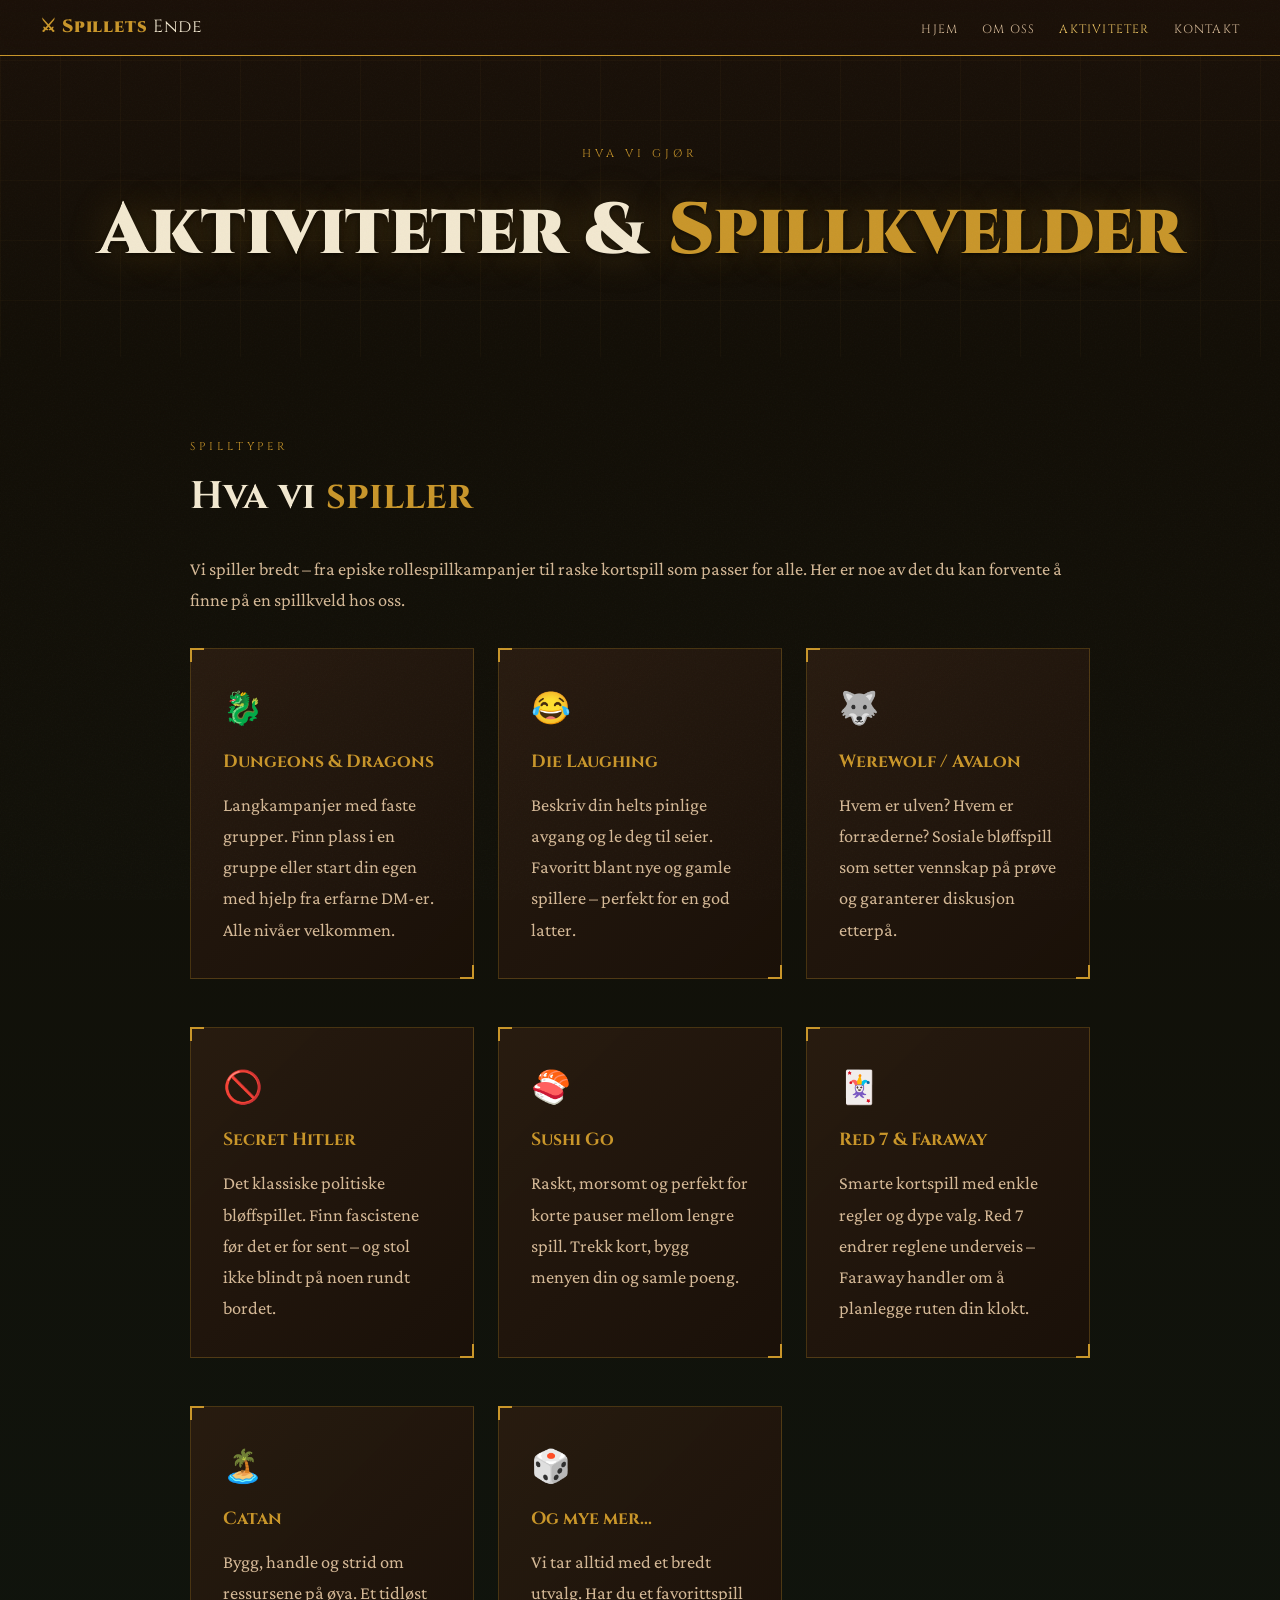
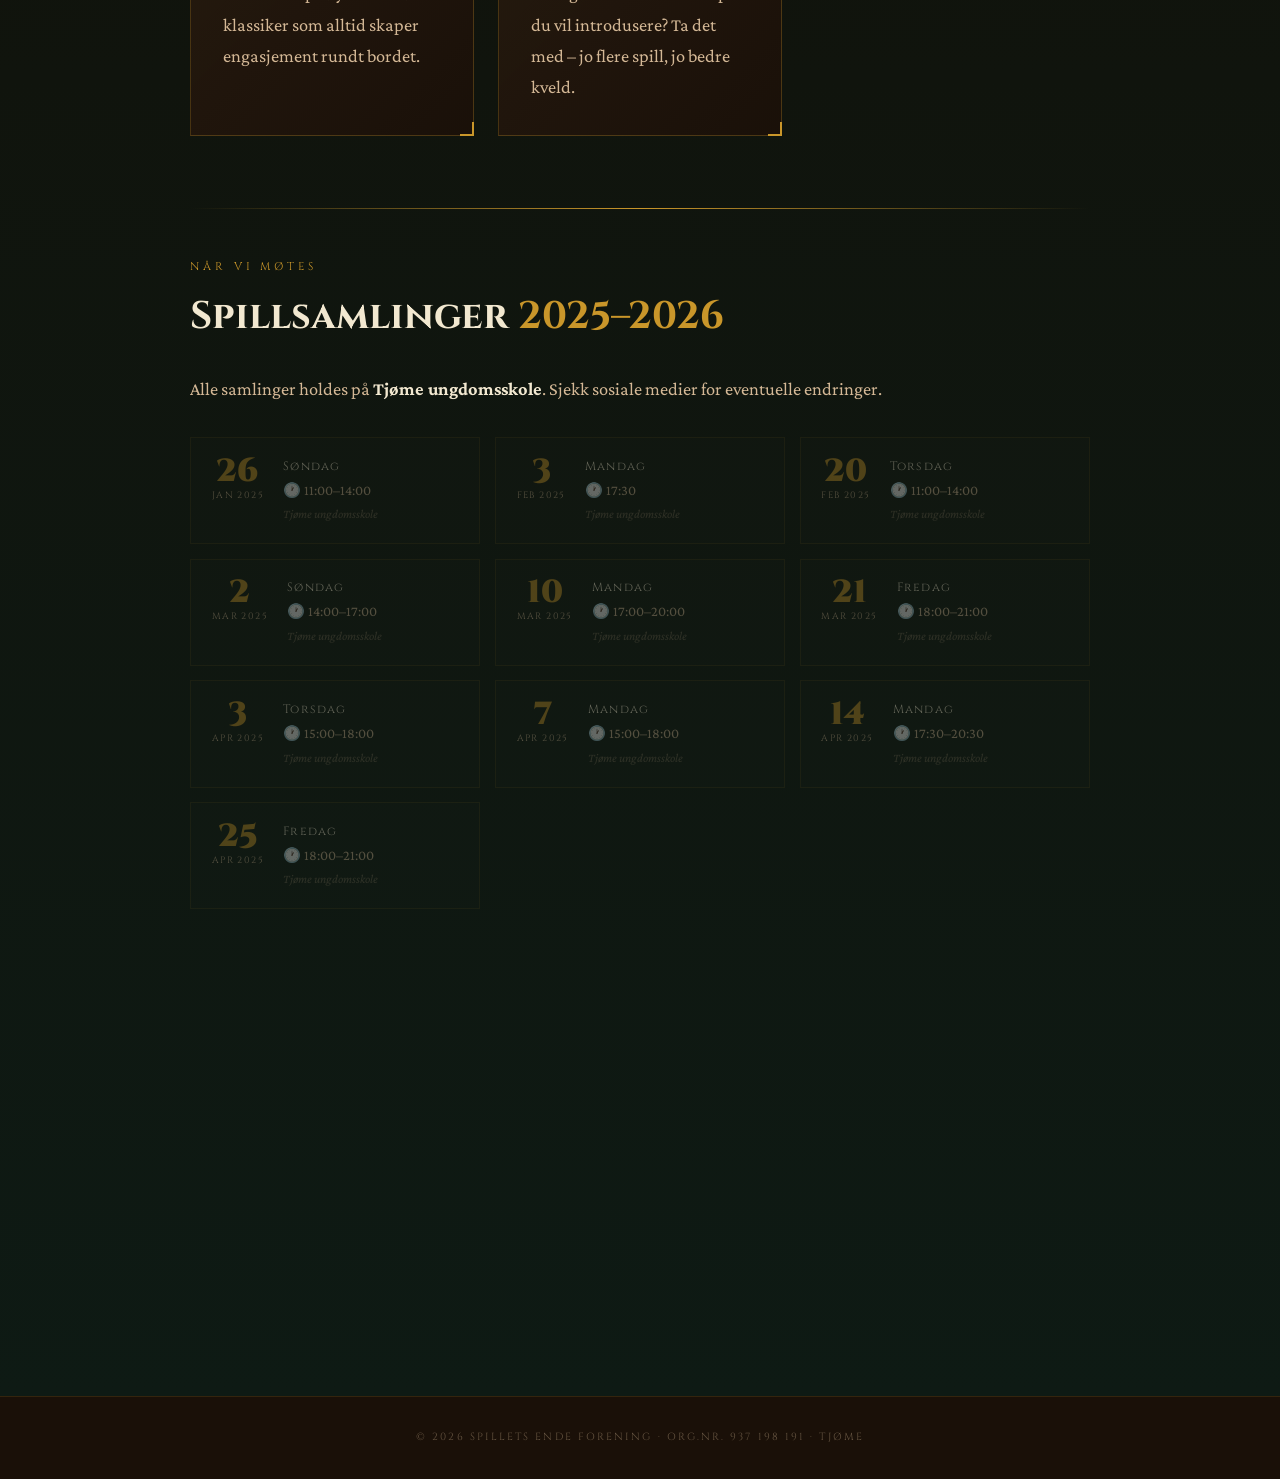
==== aktiviteter.html @ 533c9eef "Add files via upload" ====
<!DOCTYPE html>
<html lang="no">
<head>
  <meta charset="UTF-8" />
  <meta name="viewport" content="width=device-width, initial-scale=1.0" />
  <title>Aktiviteter – Spillets Ende Forening</title>
  <link rel="preconnect" href="https://fonts.googleapis.com">
  <link href="https://fonts.googleapis.com/css2?family=Cinzel:wght@400;700;900&family=Crimson+Pro:ital,wght@0,400;0,600;1,400&display=swap" rel="stylesheet">
  <link rel="stylesheet" href="style.css">
  <style>
    .cal-grid {
      display: grid;
      grid-template-columns: repeat(auto-fill, minmax(250px, 1fr));
      gap: 0.9rem; margin-top: 2rem;
    }
    .cal-item {
      display: flex; align-items: flex-start; gap: 1.2rem;
      border: 1px solid rgba(201,150,42,0.18);
      padding: 1.1rem 1.3rem;
      background: rgba(255,255,255,0.02);
      position: relative; transition: border-color 0.3s, background 0.3s;
    }
    .cal-item:hover { border-color: var(--gold); background: rgba(201,150,42,0.05); }
    .cal-item.past { opacity: 0.35; }
    .cal-item.next { border-color: var(--gold); background: rgba(201,150,42,0.08); }
    .cal-item.next::before {
      content: 'NESTE';
      position: absolute; top: -0.6rem; left: 1rem;
      font-family: 'Cinzel', serif; font-size: 0.55rem;
      letter-spacing: 0.2em; color: var(--ink);
      background: var(--gold); padding: 0.1rem 0.5rem;
    }
    .cal-date-box { flex-shrink: 0; text-align: center; min-width: 46px; }
    .cal-day { font-family: 'Cinzel', serif; font-size: 2rem; font-weight: 900; color: var(--gold); line-height: 1; }
    .cal-month { font-family: 'Cinzel', serif; font-size: 0.58rem; letter-spacing: 0.15em; text-transform: uppercase; color: var(--aged); }
    .cal-info { flex: 1; }
    .cal-weekday { font-family: 'Cinzel', serif; font-size: 0.75rem; letter-spacing: 0.1em; color: var(--parchment); margin-bottom: 0.1rem; }
    .cal-time { font-size: 0.9rem; color: var(--aged); }
    .cal-location { font-size: 0.78rem; color: rgba(212,184,150,0.45); font-style: italic; margin-top: 0.15rem; }
  </style>
</head>
<body>

  <nav>
    <a class="nav-logo" href="index.html">⚔ Spillets <span>Ende</span></a>
    <ul>
      <li><a href="index.html">Hjem</a></li>
      <li><a href="om-oss.html">Om oss</a></li>
      <li><a href="aktiviteter.html" class="active">Aktiviteter</a></li>
      <li><a href="kontakt.html">Kontakt</a></li>
    </ul>
  </nav>

  <div class="page-header">
    <div class="page-header-inner">
      <p class="page-label">Hva vi gjør</p>
      <h1 class="page-title">Aktiviteter & <span class="gold">Spillkvelder</span></h1>
    </div>
  </div>

  <!-- HVA VI SPILLER -->
  <section style="background: linear-gradient(to bottom, #120e06, #0e1a14);">
    <div class="section-inner">
      <div class="reveal">
        <p class="section-label">Spilltyper</p>
        <h2 class="section-title">Hva vi <span class="gold">spiller</span></h2>
        <p style="color:var(--aged); margin-bottom:2rem;">
          Vi spiller bredt – fra episke rollespillkampanjer til raske kortspill som passer for alle. Her er noe av det du kan forvente å finne på en spillkveld hos oss.
        </p>
      </div>

      <div class="cards-grid">
        <div class="card reveal">
          <div class="card-icon">🐉</div>
          <h3 class="card-title">Dungeons & Dragons</h3>
          <p>Langkampanjer med faste grupper. Finn plass i en gruppe eller start din egen med hjelp fra erfarne DM-er. Alle nivåer velkommen.</p>
        </div>
        <div class="card reveal">
          <div class="card-icon">😂</div>
          <h3 class="card-title">Die Laughing</h3>
          <p>Beskriv din helts pinlige avgang og le deg til seier. Favoritt blant nye og gamle spillere – perfekt for en god latter.</p>
        </div>
        <div class="card reveal">
          <div class="card-icon">🐺</div>
          <h3 class="card-title">Werewolf / Avalon</h3>
          <p>Hvem er ulven? Hvem er forræderne? Sosiale bløffspill som setter vennskap på prøve og garanterer diskusjon etterpå.</p>
        </div>
        <div class="card reveal">
          <div class="card-icon">🚫</div>
          <h3 class="card-title">Secret Hitler</h3>
          <p>Det klassiske politiske bløffspillet. Finn fascistene før det er for sent – og stol ikke blindt på noen rundt bordet.</p>
        </div>
        <div class="card reveal">
          <div class="card-icon">🍣</div>
          <h3 class="card-title">Sushi Go</h3>
          <p>Raskt, morsomt og perfekt for korte pauser mellom lengre spill. Trekk kort, bygg menyen din og samle poeng.</p>
        </div>
        <div class="card reveal">
          <div class="card-icon">🃏</div>
          <h3 class="card-title">Red 7 & Faraway</h3>
          <p>Smarte kortspill med enkle regler og dype valg. Red 7 endrer reglene underveis – Faraway handler om å planlegge ruten din klokt.</p>
        </div>
        <div class="card reveal">
          <div class="card-icon">🏝️</div>
          <h3 class="card-title">Catan</h3>
          <p>Bygg, handle og strid om ressursene på øya. Et tidløst klassiker som alltid skaper engasjement rundt bordet.</p>
        </div>
        <div class="card reveal">
          <div class="card-icon">🎲</div>
          <h3 class="card-title">Og mye mer...</h3>
          <p>Vi tar alltid med et bredt utvalg. Har du et favorittspill du vil introdusere? Ta det med – jo flere spill, jo bedre kveld.</p>
        </div>
      </div>

      <div class="gold-divider reveal"></div>

      <!-- KALENDER -->
      <div class="reveal">
        <p class="section-label">Når vi møtes</p>
        <h2 class="section-title">Spillsamlinger <span class="gold">2025–2026</span></h2>
        <p style="color:var(--aged); margin-bottom:0.5rem;">
          Alle samlinger holdes på <strong style="color:var(--parchment)">Tjøme ungdomsskole</strong>. Sjekk sosiale medier for eventuelle endringer.
        </p>
      </div>
      <div class="cal-grid" id="calGrid"></div>

      <div class="gold-divider reveal"></div>

      <!-- NYBEGYNNERE -->
      <div class="reveal">
        <p class="section-label">Ny her?</p>
        <h2 class="section-title">Ingen erfaring <span class="gold">nødvendig</span></h2>
        <p style="color:var(--aged); margin-bottom:1rem;">
          Du trenger ikke ha spilt brettspill eller rollespill før for å bli med. Vi har alltid erfarne spillere som gjerne lærer bort regler og hjelper nye i gang.
        </p>
        <p style="color:var(--aged); margin-bottom:2rem;">
          Bare møt opp til en spillkveld, si hei og sett deg ned. Vi finner et spill som passer for deg.
        </p>
        <a href="kontakt.html" class="btn-primary">Ta kontakt</a>
      </div>
    </div>
  </section>

  <footer>
    <p>© 2026 SPILLETS ENDE FORENING · ORG.NR. 937 198 191 · TJØME</p>
  </footer>

  <script>
    const sessions = [
      { date: new Date(2025, 0, 26), weekday: 'Søndag',  time: '11:00–14:00' },
      { date: new Date(2025, 1,  3), weekday: 'Mandag',  time: '17:30' },
      { date: new Date(2025, 1, 20), weekday: 'Torsdag', time: '11:00–14:00' },
      { date: new Date(2025, 2,  2), weekday: 'Søndag',  time: '14:00–17:00' },
      { date: new Date(2025, 2, 10), weekday: 'Mandag',  time: '17:00–20:00' },
      { date: new Date(2025, 2, 21), weekday: 'Fredag',  time: '18:00–21:00' },
      { date: new Date(2025, 3,  3), weekday: 'Torsdag', time: '15:00–18:00' },
      { date: new Date(2025, 3,  7), weekday: 'Mandag',  time: '15:00–18:00' },
      { date: new Date(2025, 3, 14), weekday: 'Mandag',  time: '17:30–20:30' },
      { date: new Date(2025, 3, 25), weekday: 'Fredag',  time: '18:00–21:00' },
    ];
    const months = ['jan','feb','mar','apr','mai','jun','jul','aug','sep','okt','nov','des'];
    const now = new Date(); now.setHours(0,0,0,0);
    const nextIdx = sessions.findIndex(s => s.date >= now);
    const grid = document.getElementById('calGrid');
    sessions.forEach((s, i) => {
      const el = document.createElement('div');
      el.className = 'cal-item' + (s.date < now ? ' past' : '') + (i === nextIdx ? ' next' : '');
      el.innerHTML = `
        <div class="cal-date-box">
          <div class="cal-day">${s.date.getDate()}</div>
          <div class="cal-month">${months[s.date.getMonth()]} ${s.date.getFullYear()}</div>
        </div>
        <div class="cal-info">
          <div class="cal-weekday">${s.weekday}</div>
          <div class="cal-time">🕐 ${s.time}</div>
          <div class="cal-location">Tjøme ungdomsskole</div>
        </div>`;
      grid.appendChild(el);
    });

    const observer = new IntersectionObserver(entries => {
      entries.forEach((e, i) => {
        if (e.isIntersecting) setTimeout(() => e.target.classList.add('visible'), i * 70);
      });
    }, { threshold: 0.08 });
    document.querySelectorAll('.reveal').forEach(el => observer.observe(el));
  </script>
</body>
</html>
---- style.css ----
:root {
  --ink:       #1a1008;
  --parchment: #f2e8d0;
  --aged:      #d4b896;
  --crimson:   #8b1a1a;
  --gold:      #c9962a;
  --gold-lt:   #e8c060;
}

*, *::before, *::after { box-sizing: border-box; margin: 0; padding: 0; }
html { scroll-behavior: smooth; }

body {
  background-color: var(--ink);
  color: var(--parchment);
  font-family: 'Crimson Pro', Georgia, serif;
  font-size: 1.15rem;
  line-height: 1.7;
  overflow-x: hidden;
}

body::before {
  content: '';
  position: fixed; inset: 0;
  background-image: url("data:image/svg+xml,%3Csvg xmlns='http://www.w3.org/2000/svg' width='300' height='300'%3E%3Cfilter id='n'%3E%3CfeTurbulence type='fractalNoise' baseFrequency='0.65' numOctaves='3' stitchTiles='stitch'/%3E%3C/filter%3E%3Crect width='300' height='300' filter='url(%23n)' opacity='0.04'/%3E%3C/svg%3E");
  pointer-events: none; z-index: 1000; opacity: 0.6;
}

/* ── NAV ── */
nav {
  position: fixed; top: 0; left: 0; right: 0; z-index: 900;
  display: flex; align-items: center; justify-content: space-between;
  padding: 0.75rem 2.5rem;
  background: linear-gradient(to bottom, rgba(26,16,8,0.97), rgba(26,16,8,0.85));
  border-bottom: 1px solid var(--gold);
  backdrop-filter: blur(6px);
}
.nav-logo {
  font-family: 'Cinzel', serif; font-weight: 900; font-size: 1.1rem;
  color: var(--gold); letter-spacing: 0.05em; text-decoration: none;
}
.nav-logo span { color: var(--parchment); font-weight: 400; }
nav ul { list-style: none; display: flex; gap: 1.5rem; }
nav ul a {
  font-family: 'Cinzel', serif; font-size: 0.75rem;
  letter-spacing: 0.1em; color: var(--aged);
  text-decoration: none; text-transform: uppercase; transition: color 0.2s;
}
nav ul a:hover, nav ul a.active { color: var(--gold-lt); }

/* ── PAGE HEADER ── */
.page-header {
  padding: 9rem 2rem 4rem;
  text-align: center;
  background: linear-gradient(to bottom, var(--ink), #120e06);
  position: relative;
}
.page-header::after {
  content: '';
  position: absolute; inset: 0;
  background-image:
    linear-gradient(rgba(201,150,42,0.04) 1px, transparent 1px),
    linear-gradient(90deg, rgba(201,150,42,0.04) 1px, transparent 1px);
  background-size: 60px 60px;
  pointer-events: none;
}
.page-header-inner { position: relative; z-index: 1; }
.page-label {
  font-family: 'Cinzel', serif; font-size: 0.7rem;
  letter-spacing: 0.35em; color: var(--gold);
  text-transform: uppercase; margin-bottom: 0.5rem;
}
.page-title {
  font-family: 'Cinzel', serif; font-size: clamp(2.5rem, 6vw, 4.5rem);
  font-weight: 900; color: var(--parchment);
  text-shadow: 0 0 40px rgba(201,150,42,0.25), 0 2px 4px rgba(0,0,0,0.8);
}
.page-title .gold { color: var(--gold); }

/* ── SHARED SECTION ── */
section { padding: 5rem 2rem; }
.section-inner { max-width: 900px; margin: 0 auto; }
.section-label {
  font-family: 'Cinzel', serif; font-size: 0.7rem;
  letter-spacing: 0.35em; color: var(--gold);
  text-transform: uppercase; margin-bottom: 0.5rem;
}
.section-title {
  font-family: 'Cinzel', serif; font-size: clamp(1.8rem, 3vw, 2.5rem);
  font-weight: 700; color: var(--parchment); margin-bottom: 1.5rem;
}
.section-title .gold { color: var(--gold); }

/* ── INFO TABLE ── */
.info-table { width: 100%; border-collapse: collapse; margin-top: 1.5rem; }
.info-table tr { border-bottom: 1px solid rgba(201,150,42,0.12); }
.info-table td { padding: 0.75rem 0; vertical-align: top; }
.info-table td:first-child {
  font-family: 'Cinzel', serif; font-size: 0.8rem;
  letter-spacing: 0.1em; color: var(--gold);
  text-transform: uppercase; width: 40%; padding-right: 1rem;
}
.info-table td:last-child { color: var(--aged); }

/* ── CARD ── */
.card {
  background: linear-gradient(135deg, rgba(42,28,16,0.9), rgba(26,16,8,0.95));
  border: 1px solid rgba(201,150,42,0.25);
  padding: 2rem; position: relative;
  transition: border-color 0.3s, transform 0.3s;
  margin-bottom: 1.5rem;
}
.card:hover { border-color: var(--gold); transform: translateY(-3px); }
.card::before, .card::after {
  content: ''; position: absolute;
  width: 14px; height: 14px; border-color: var(--gold); border-style: solid;
}
.card::before { top: -1px; left: -1px; border-width: 2px 0 0 2px; }
.card::after  { bottom: -1px; right: -1px; border-width: 0 2px 2px 0; }
.card-title {
  font-family: 'Cinzel', serif; font-size: 1.1rem;
  color: var(--gold); margin-bottom: 0.75rem;
}
.card p { color: var(--aged); }
.card-icon { font-size: 2rem; margin-bottom: 0.75rem; }

.cards-grid {
  display: grid;
  grid-template-columns: repeat(auto-fit, minmax(260px, 1fr));
  gap: 1.5rem; margin-top: 2rem;
}

/* ── ORG NUMBER BADGE ── */
.org-badge {
  display: inline-block;
  font-family: 'Cinzel', serif; font-size: 0.8rem;
  letter-spacing: 0.15em; color: var(--ink);
  background: linear-gradient(135deg, var(--gold-lt), var(--gold));
  padding: 0.5rem 1.5rem;
  clip-path: polygon(8px 0%, 100% 0%, calc(100% - 8px) 100%, 0% 100%);
  margin-bottom: 2rem;
}

/* ── BUTTON ── */
.btn-primary {
  display: inline-block; font-family: 'Cinzel', serif;
  font-size: 0.85rem; letter-spacing: 0.15em; text-transform: uppercase;
  color: var(--ink); background: linear-gradient(135deg, var(--gold-lt), var(--gold));
  padding: 0.9rem 2.5rem; text-decoration: none;
  clip-path: polygon(8px 0%, 100% 0%, calc(100% - 8px) 100%, 0% 100%);
  transition: filter 0.2s, transform 0.2s;
}
.btn-primary:hover { filter: brightness(1.15); transform: translateY(-2px); }

/* ── DIVIDER ── */
.gold-divider {
  height: 1px;
  background: linear-gradient(to right, transparent, var(--gold), transparent);
  margin: 3rem 0;
}

/* ── FOOTER ── */
footer {
  padding: 2rem; text-align: center;
  border-top: 1px solid rgba(201,150,42,0.15);
  font-family: 'Cinzel', serif; font-size: 0.65rem;
  letter-spacing: 0.2em; color: rgba(212,184,150,0.4);
}

/* ── REVEAL ── */
.reveal { opacity: 0; transform: translateY(24px); transition: opacity 0.6s ease, transform 0.6s ease; }
.reveal.visible { opacity: 1; transform: translateY(0); }

/* ── MOBILE ── */
@media (max-width: 600px) {
  nav ul { display: none; }
  .info-table td:first-child { width: 50%; font-size: 0.7rem; }
}
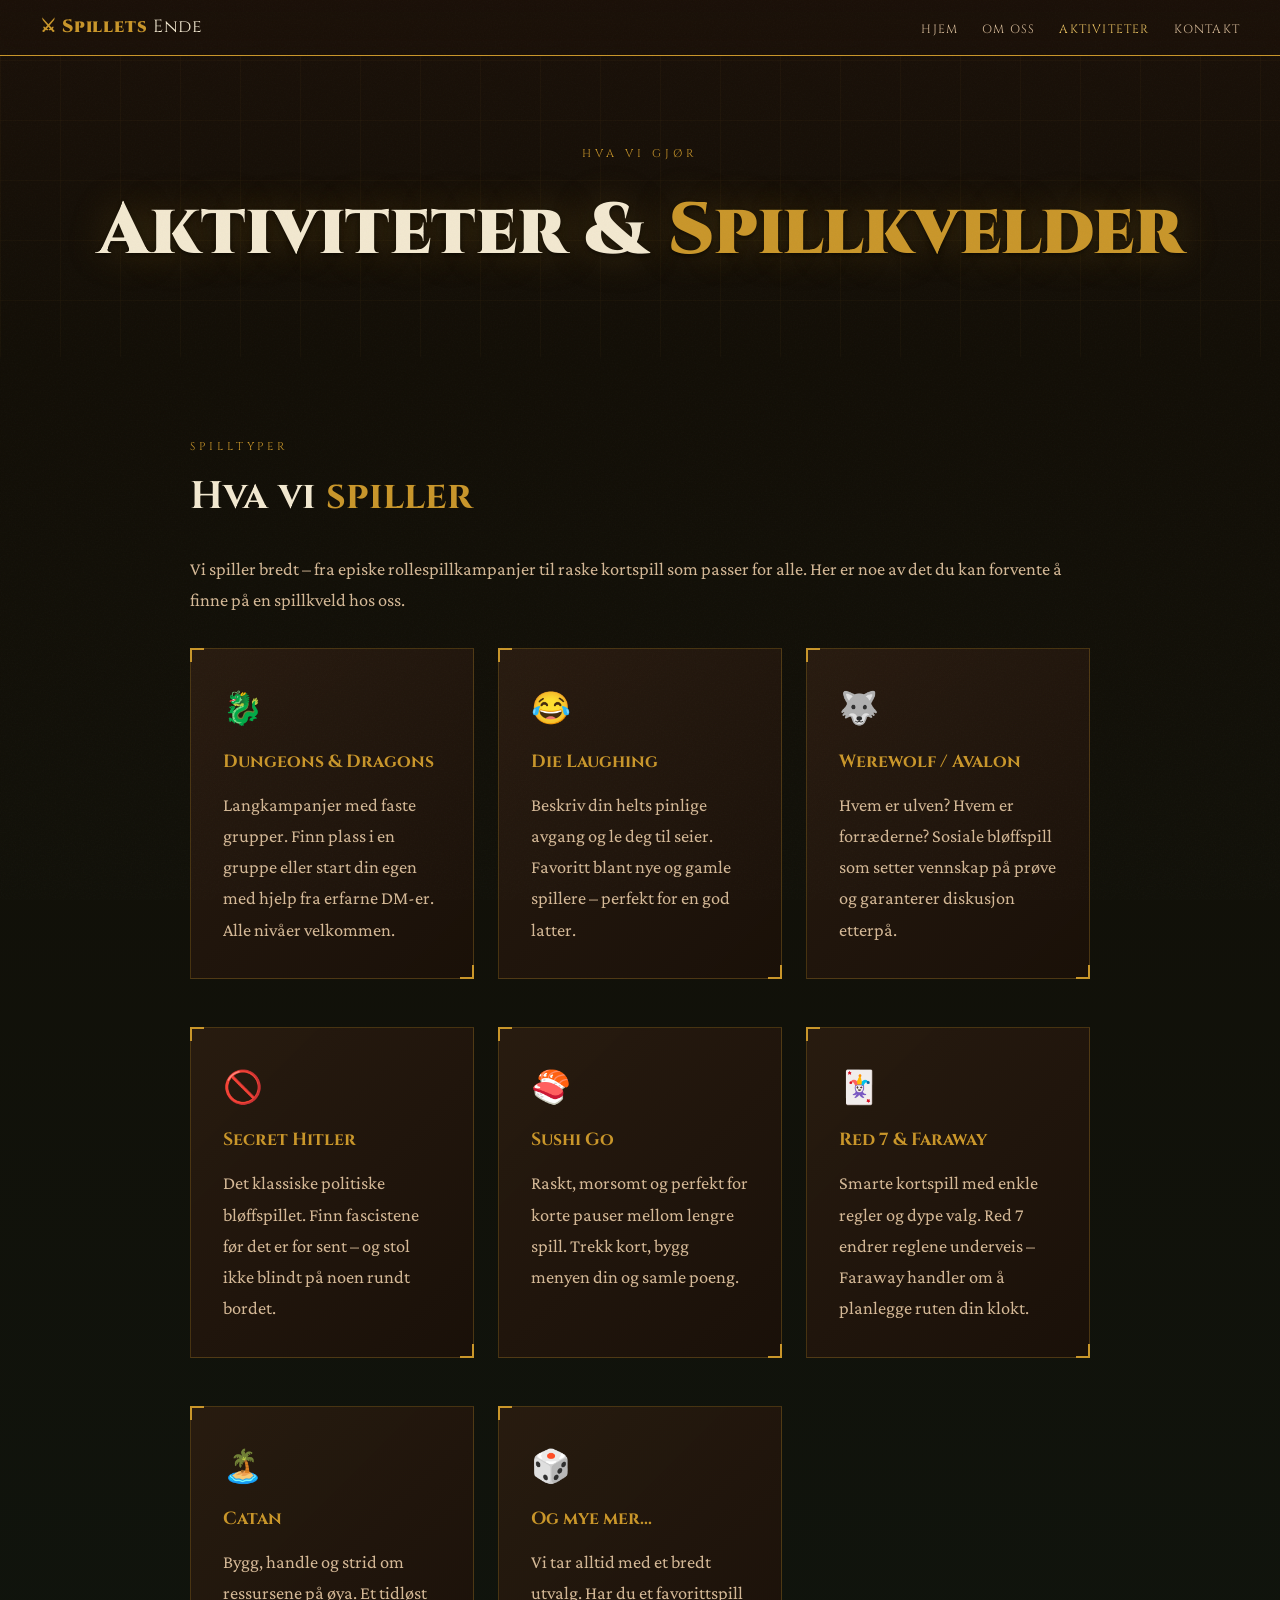
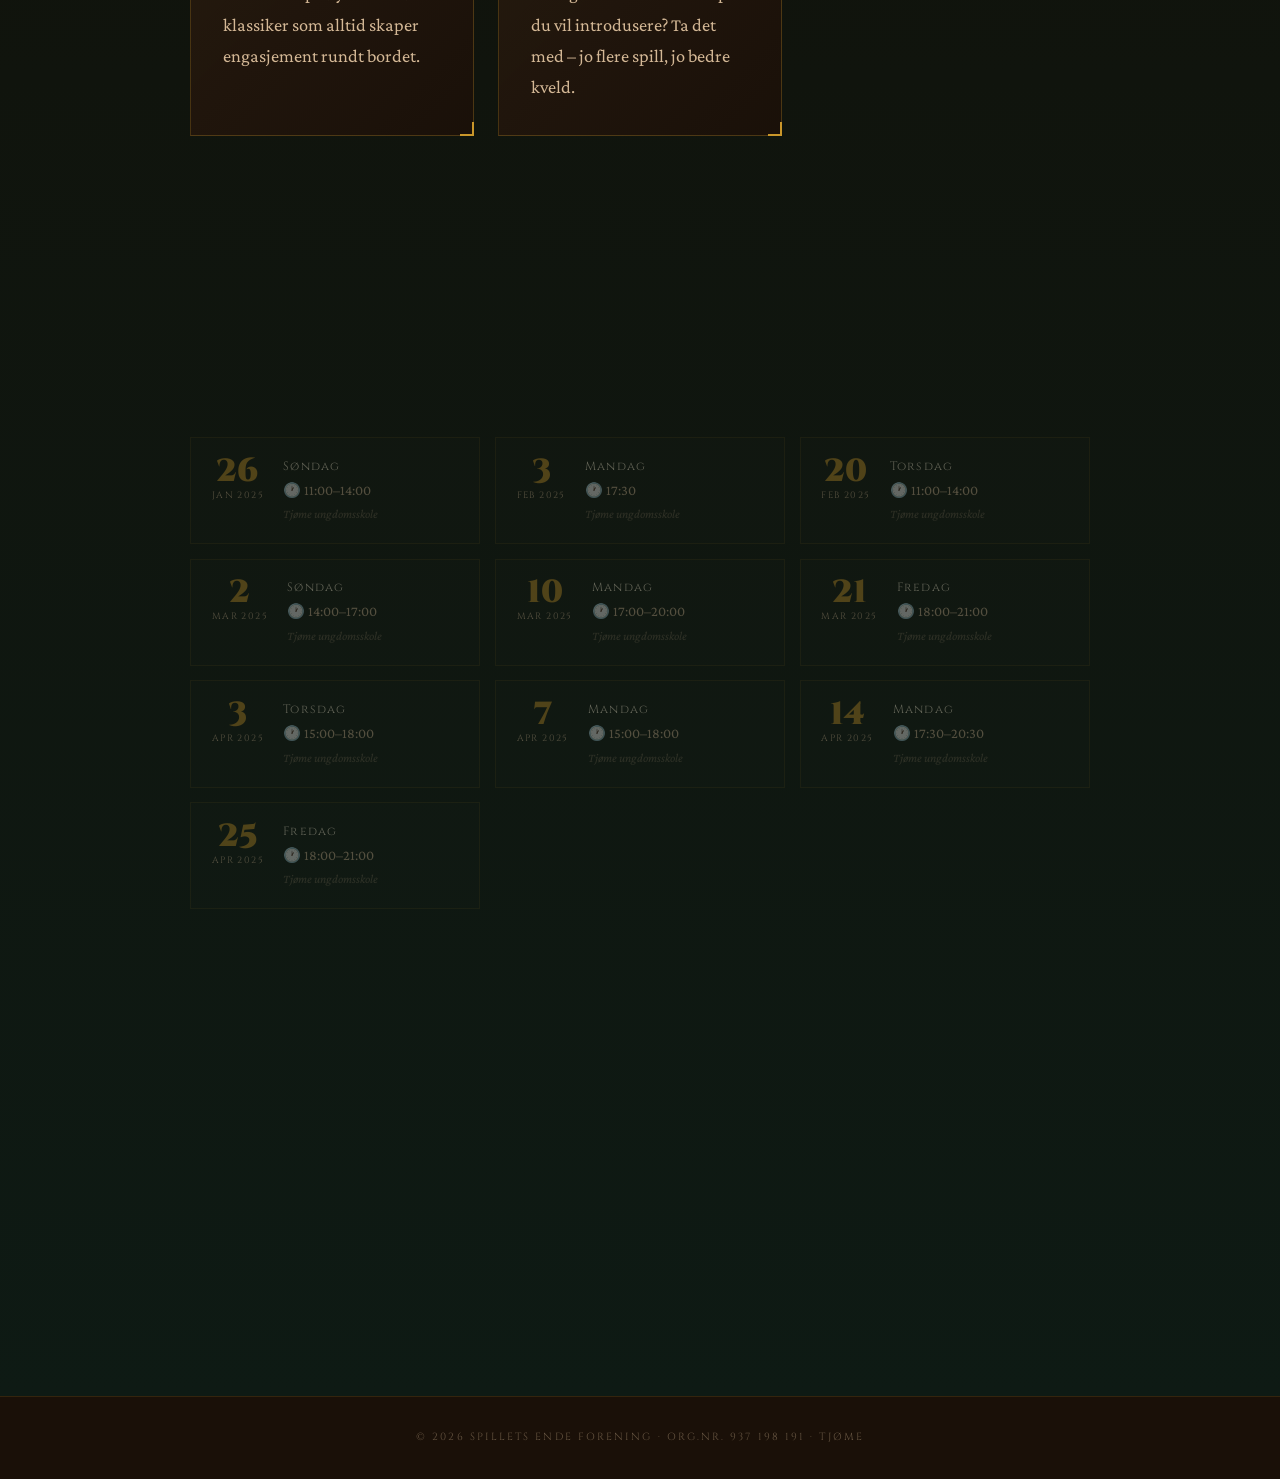
==== commit e6004ffd: "Add files via upload" ====
--- a/aktiviteter.html
+++ b/aktiviteter.html
@@ -146,37 +146,36 @@
   </footer>
 
   <script>
-    const sessions = [
-      { date: new Date(2025, 0, 26), weekday: 'Søndag',  time: '11:00–14:00' },
-      { date: new Date(2025, 1,  3), weekday: 'Mandag',  time: '17:30' },
-      { date: new Date(2025, 1, 20), weekday: 'Torsdag', time: '11:00–14:00' },
-      { date: new Date(2025, 2,  2), weekday: 'Søndag',  time: '14:00–17:00' },
-      { date: new Date(2025, 2, 10), weekday: 'Mandag',  time: '17:00–20:00' },
-      { date: new Date(2025, 2, 21), weekday: 'Fredag',  time: '18:00–21:00' },
-      { date: new Date(2025, 3,  3), weekday: 'Torsdag', time: '15:00–18:00' },
-      { date: new Date(2025, 3,  7), weekday: 'Mandag',  time: '15:00–18:00' },
-      { date: new Date(2025, 3, 14), weekday: 'Mandag',  time: '17:30–20:30' },
-      { date: new Date(2025, 3, 25), weekday: 'Fredag',  time: '18:00–21:00' },
-    ];
     const months = ['jan','feb','mar','apr','mai','jun','jul','aug','sep','okt','nov','des'];
-    const now = new Date(); now.setHours(0,0,0,0);
-    const nextIdx = sessions.findIndex(s => s.date >= now);
-    const grid = document.getElementById('calGrid');
-    sessions.forEach((s, i) => {
-      const el = document.createElement('div');
-      el.className = 'cal-item' + (s.date < now ? ' past' : '') + (i === nextIdx ? ' next' : '');
-      el.innerHTML = `
-        <div class="cal-date-box">
-          <div class="cal-day">${s.date.getDate()}</div>
-          <div class="cal-month">${months[s.date.getMonth()]} ${s.date.getFullYear()}</div>
-        </div>
-        <div class="cal-info">
-          <div class="cal-weekday">${s.weekday}</div>
-          <div class="cal-time">🕐 ${s.time}</div>
-          <div class="cal-location">Tjøme ungdomsskole</div>
-        </div>`;
-      grid.appendChild(el);
-    });
+
+    async function loadCalendar(gridId) {
+      const grid = document.getElementById(gridId);
+      if (!grid) return;
+      const sessions = await fetch('sessions.json').then(r => r.json());
+      const now = new Date(); now.setHours(0,0,0,0);
+      const nextIdx = sessions.findIndex(s => new Date(s.date) >= now);
+      sessions.forEach((s, i) => {
+        const d = new Date(s.date);
+        const isPast = d < now;
+        const isNext = i === nextIdx;
+        const el = document.createElement('div');
+        el.className = 'cal-item' + (isPast ? ' past' : '') + (isNext ? ' next' : '');
+        el.innerHTML = `
+          <div class="cal-date-box">
+            <div class="cal-day">${d.getDate()}</div>
+            <div class="cal-month">${months[d.getMonth()]} ${d.getFullYear()}</div>
+          </div>
+          <div class="cal-info">
+            <div class="cal-weekday">${s.weekday}</div>
+            <div class="cal-time">🕐 ${s.time}</div>
+            <div class="cal-location">Tjøme ungdomsskole</div>
+          </div>`;
+        grid.appendChild(el);
+        observer.observe(el);
+      });
+    }
+
+    loadCalendar('calGrid');
 
     const observer = new IntersectionObserver(entries => {
       entries.forEach((e, i) => {
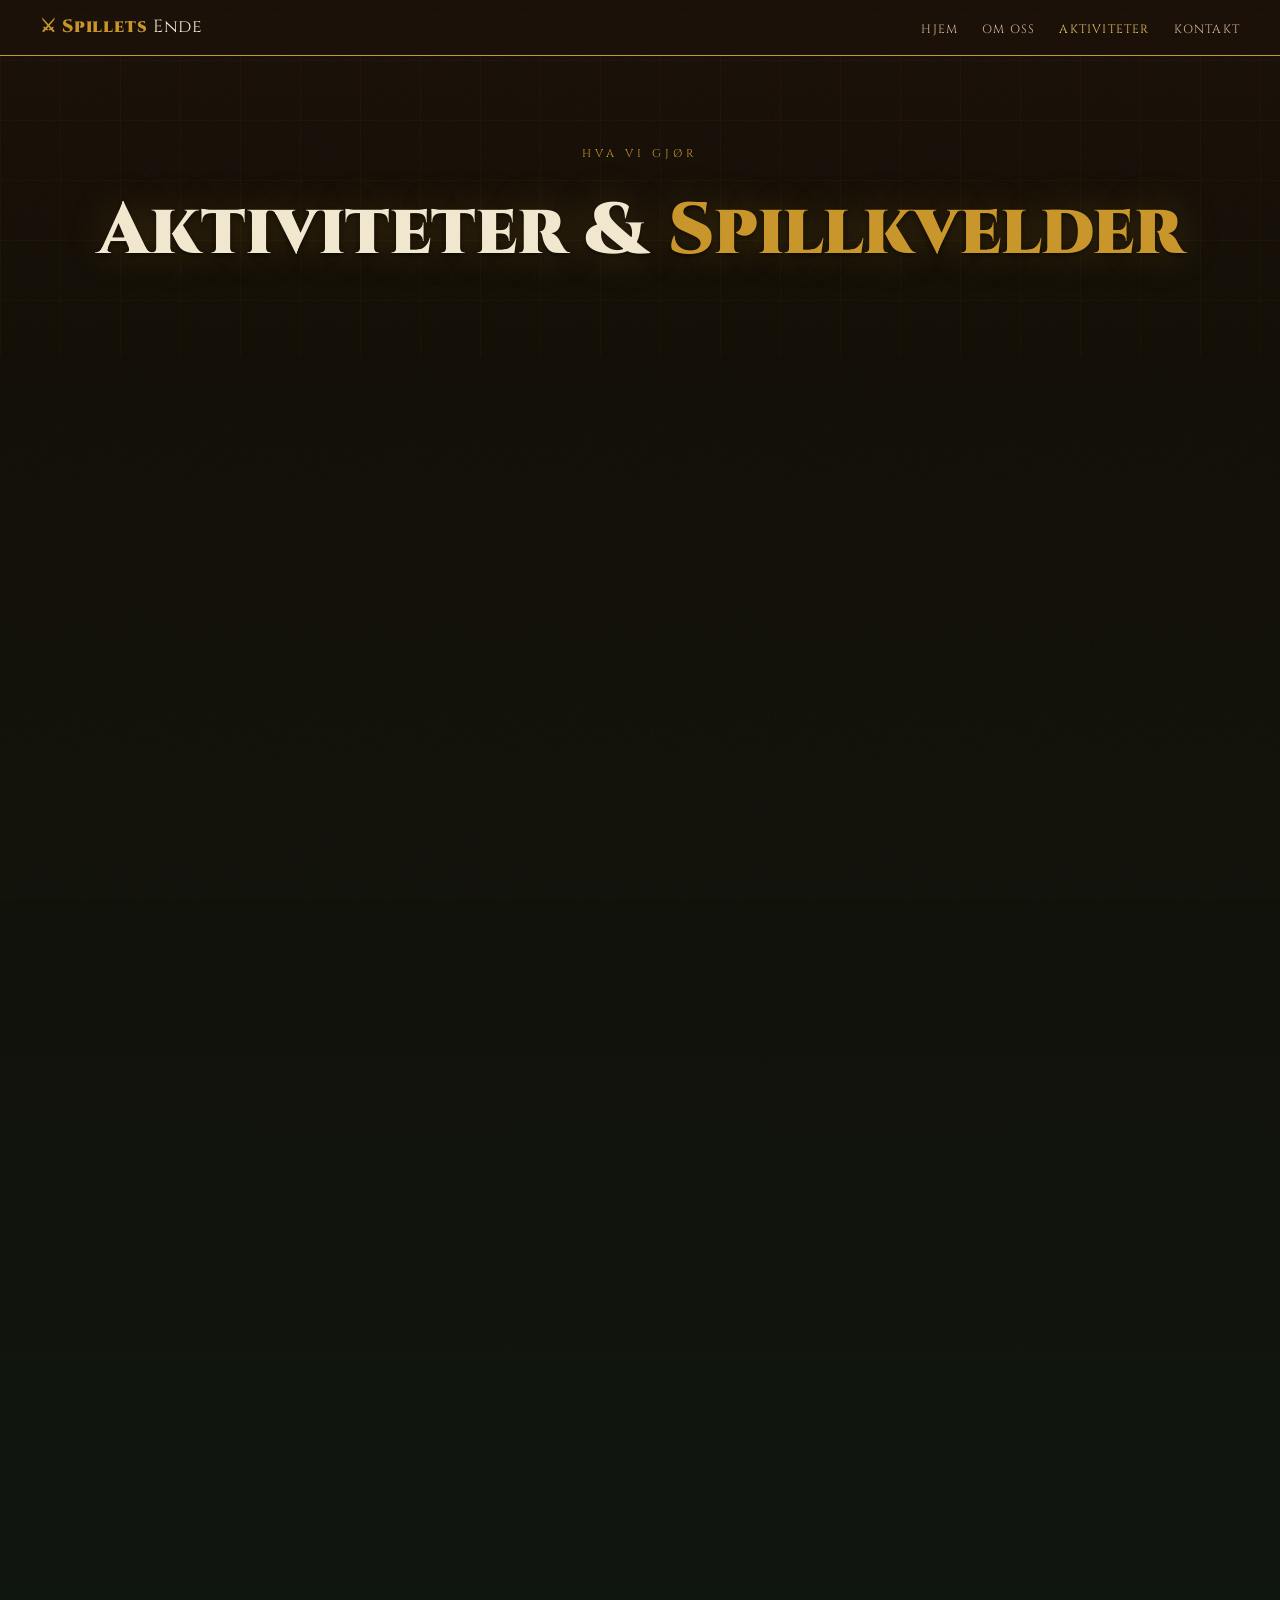
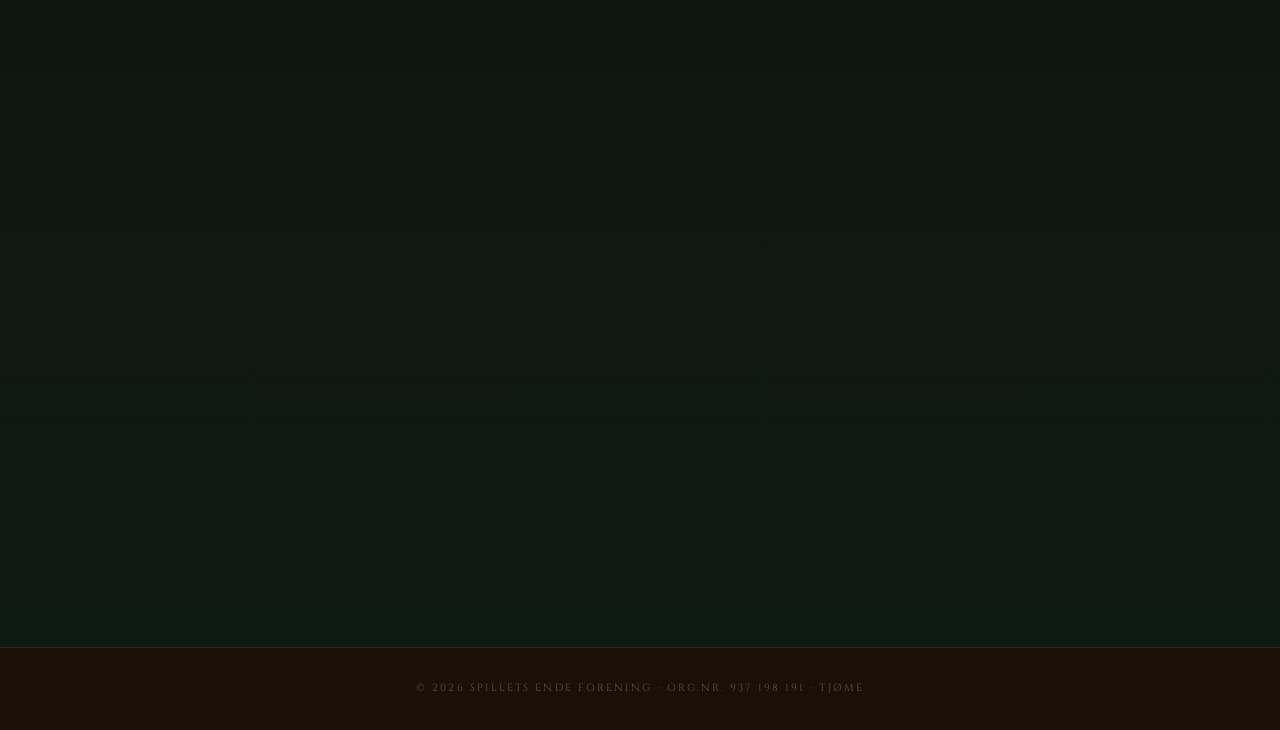
==== commit f502e7ee: "Remove calendar section and script Removed calendar section and associated script from aktiviteter.h" ====
--- a/aktiviteter.html
+++ b/aktiviteter.html
@@ -114,18 +114,7 @@
 
       <div class="gold-divider reveal"></div>
 
-      <!-- KALENDER -->
-      <div class="reveal">
-        <p class="section-label">Når vi møtes</p>
-        <h2 class="section-title">Spillsamlinger <span class="gold">2025–2026</span></h2>
-        <p style="color:var(--aged); margin-bottom:0.5rem;">
-          Alle samlinger holdes på <strong style="color:var(--parchment)">Tjøme ungdomsskole</strong>. Sjekk sosiale medier for eventuelle endringer.
-        </p>
-      </div>
-      <div class="cal-grid" id="calGrid"></div>
-
-      <div class="gold-divider reveal"></div>
-
+     
       <!-- NYBEGYNNERE -->
       <div class="reveal">
         <p class="section-label">Ny her?</p>
@@ -145,44 +134,6 @@
     <p>© 2026 SPILLETS ENDE FORENING · ORG.NR. 937 198 191 · TJØME</p>
   </footer>
 
-  <script>
-    const months = ['jan','feb','mar','apr','mai','jun','jul','aug','sep','okt','nov','des'];
-
-    async function loadCalendar(gridId) {
-      const grid = document.getElementById(gridId);
-      if (!grid) return;
-      const sessions = await fetch('sessions.json').then(r => r.json());
-      const now = new Date(); now.setHours(0,0,0,0);
-      const nextIdx = sessions.findIndex(s => new Date(s.date) >= now);
-      sessions.forEach((s, i) => {
-        const d = new Date(s.date);
-        const isPast = d < now;
-        const isNext = i === nextIdx;
-        const el = document.createElement('div');
-        el.className = 'cal-item' + (isPast ? ' past' : '') + (isNext ? ' next' : '');
-        el.innerHTML = `
-          <div class="cal-date-box">
-            <div class="cal-day">${d.getDate()}</div>
-            <div class="cal-month">${months[d.getMonth()]} ${d.getFullYear()}</div>
-          </div>
-          <div class="cal-info">
-            <div class="cal-weekday">${s.weekday}</div>
-            <div class="cal-time">🕐 ${s.time}</div>
-            <div class="cal-location">Tjøme ungdomsskole</div>
-          </div>`;
-        grid.appendChild(el);
-        observer.observe(el);
-      });
-    }
-
-    loadCalendar('calGrid');
-
-    const observer = new IntersectionObserver(entries => {
-      entries.forEach((e, i) => {
-        if (e.isIntersecting) setTimeout(() => e.target.classList.add('visible'), i * 70);
-      });
-    }, { threshold: 0.08 });
-    document.querySelectorAll('.reveal').forEach(el => observer.observe(el));
-  </script>
+  
 </body>
 </html>
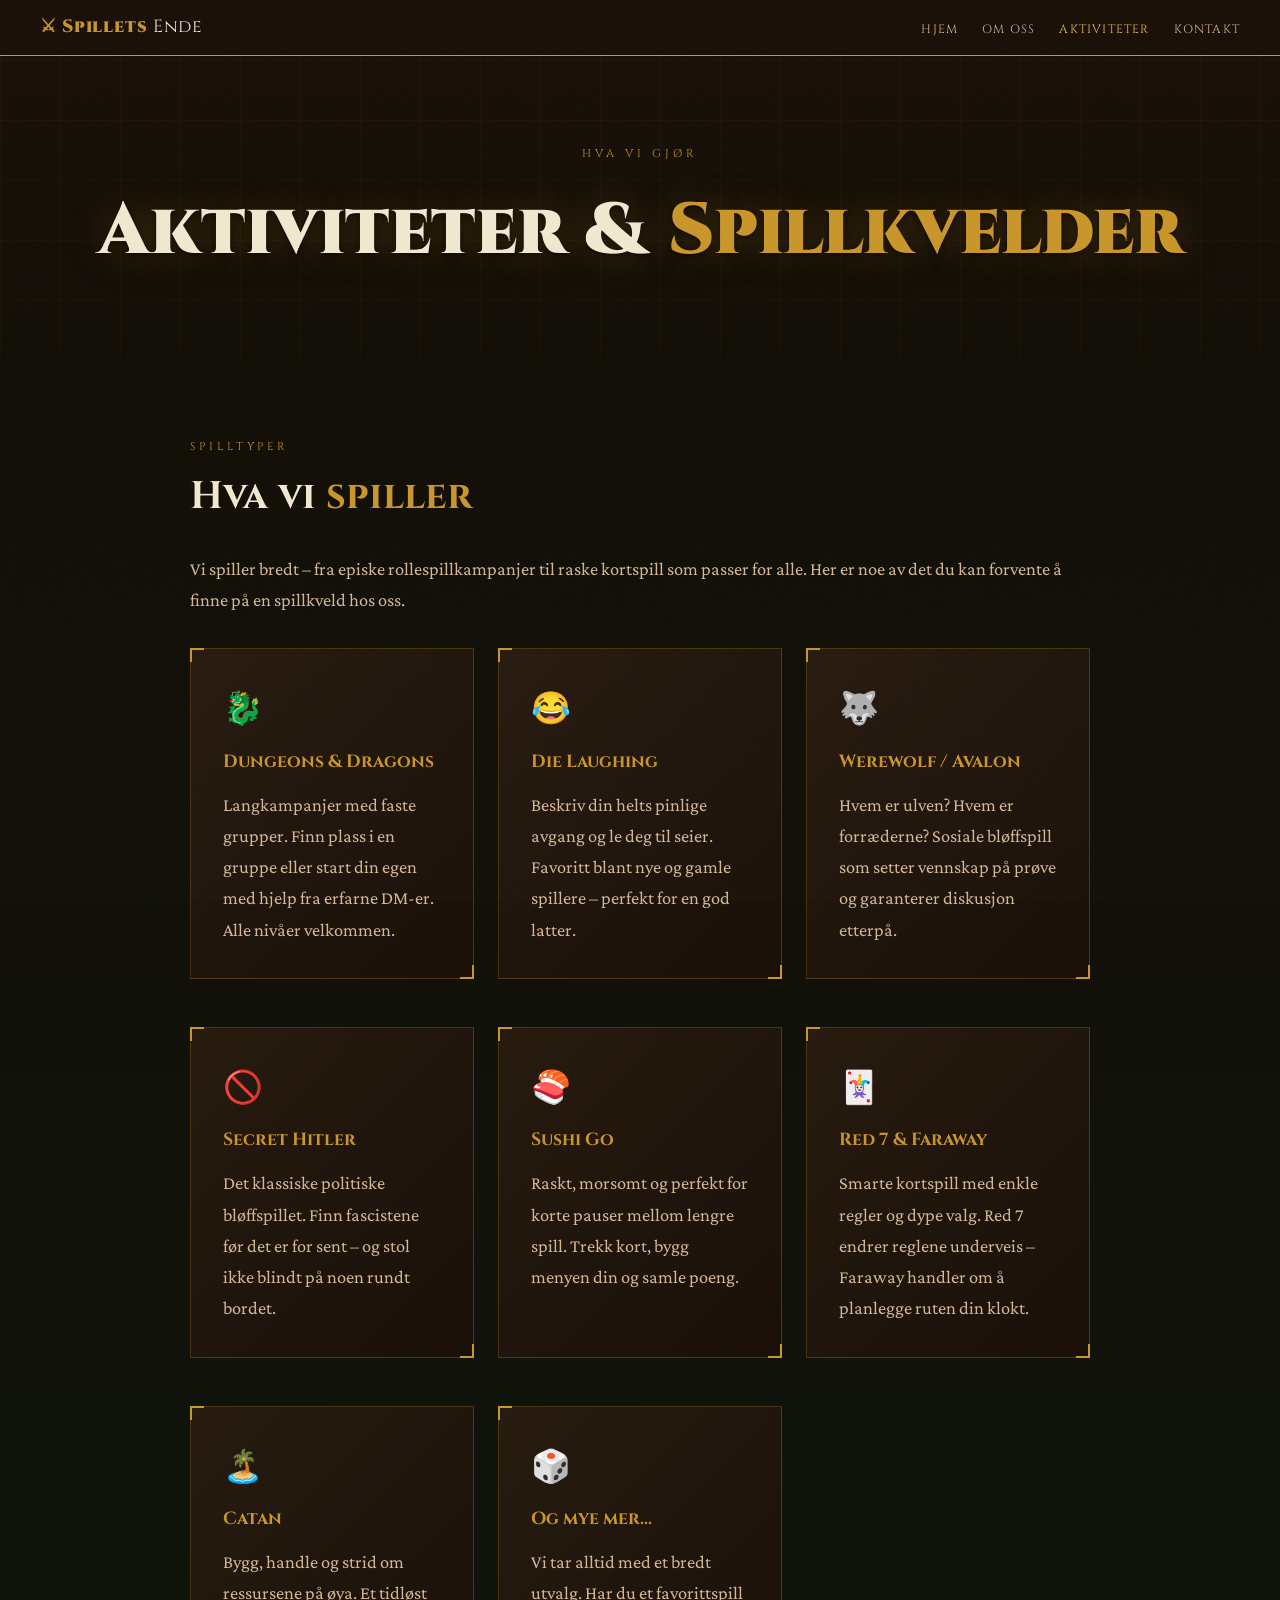
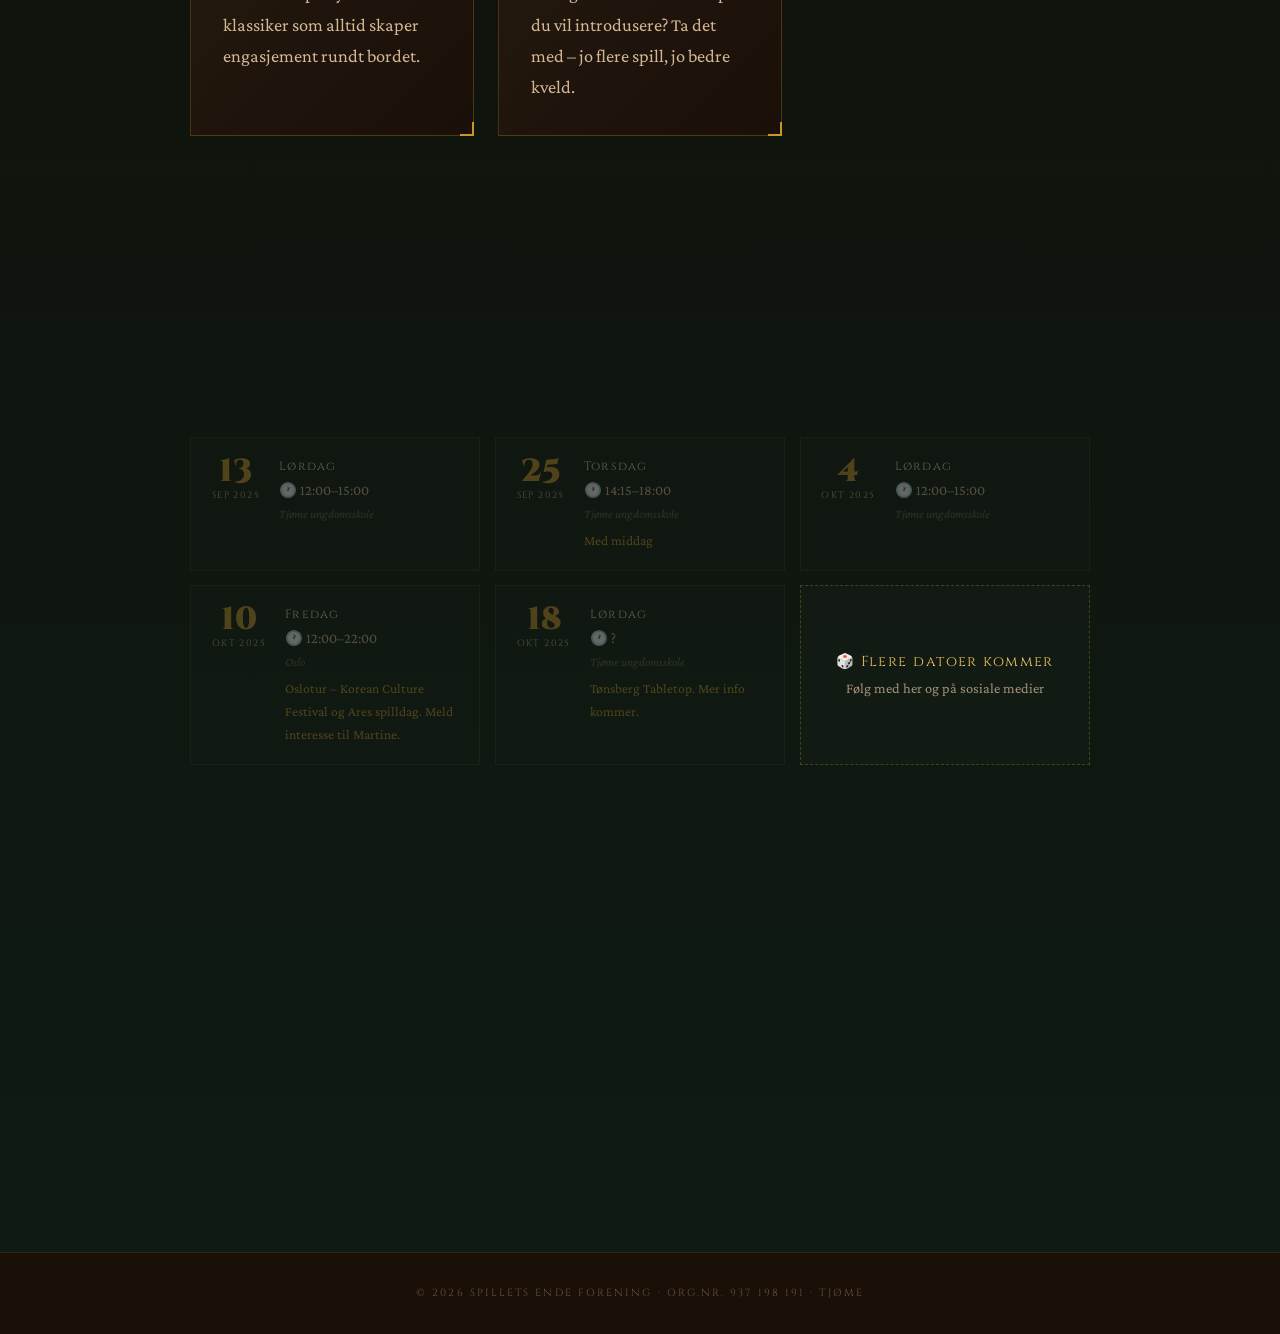
==== commit 88e9ccf1: "Add files via upload" ====
--- a/aktiviteter.html
+++ b/aktiviteter.html
@@ -37,6 +37,22 @@
     .cal-weekday { font-family: 'Cinzel', serif; font-size: 0.75rem; letter-spacing: 0.1em; color: var(--parchment); margin-bottom: 0.1rem; }
     .cal-time { font-size: 0.9rem; color: var(--aged); }
     .cal-location { font-size: 0.78rem; color: rgba(212,184,150,0.45); font-style: italic; margin-top: 0.15rem; }
+    .cal-note { font-size: 0.85rem; color: var(--gold); margin-top: 0.2rem; }
+    .historikk-wrap { margin-top: 2rem; }
+    .historikk-list { display: flex; flex-wrap: wrap; gap: 0.5rem; margin-top: 1rem; }
+    .historikk-chip {
+      font-size: 0.78rem; color: rgba(212,184,150,0.55);
+      border: 1px solid rgba(201,150,42,0.12);
+      padding: 0.3rem 0.75rem; white-space: nowrap;
+      background: rgba(255,255,255,0.015);
+    }
+    .cal-item.placeholder {
+      border-style: dashed; border-color: rgba(201,150,42,0.3);
+      align-items: center; justify-content: center; text-align: center;
+      background: rgba(255,255,255,0.01);
+    }
+    .cal-item.placeholder .cal-weekday { font-size: 0.9rem; color: var(--gold-lt); }
+    .cal-item.placeholder .cal-time { opacity: 0.75; }
   </style>
 </head>
 <body>
@@ -114,7 +130,18 @@
 
       <div class="gold-divider reveal"></div>
 
-     
+      <!-- KALENDER -->
+      <div class="reveal">
+        <p class="section-label">Når vi møtes</p>
+        <h2 class="section-title">Spillsamlinger <span class="gold">2025–2026</span></h2>
+        <p style="color:var(--aged); margin-bottom:0.5rem;">
+          Alle samlinger holdes på <strong style="color:var(--parchment)">Tjøme ungdomsskole</strong>. Sjekk sosiale medier for eventuelle endringer.
+        </p>
+      </div>
+      <div class="cal-grid" id="calGrid"></div>
+
+      <div class="gold-divider reveal"></div>
+
       <!-- NYBEGYNNERE -->
       <div class="reveal">
         <p class="section-label">Ny her?</p>
@@ -134,6 +161,100 @@
     <p>© 2026 SPILLETS ENDE FORENING · ORG.NR. 937 198 191 · TJØME</p>
   </footer>
 
-  
+  <script>
+    const months = ['jan','feb','mar','apr','mai','jun','jul','aug','sep','okt','nov','des'];
+
+    // ── OPPDATER DATOER HER (samme som index.html) ──────────────────
+    const SESSIONS = {
+      kommende: [
+        { date: "2025-09-13", weekday: "Lørdag",  time: "12:00–15:00" },
+        { date: "2025-09-25", weekday: "Torsdag", time: "14:15–18:00", note: "Med middag" },
+        { date: "2025-10-04", weekday: "Lørdag",  time: "12:00–15:00" },
+        { date: "2025-10-10", weekday: "Fredag",  time: "12:00–22:00", location: "Oslo", note: "Oslotur – Korean Culture Festival og Ares spilldag. Meld interesse til Martine." },
+        { date: "2025-10-18", weekday: "Lørdag",  time: "?",           note: "Tønsberg Tabletop. Mer info kommer." }
+      ],
+      historikk: [
+        { date: "2025-01-26", time: "11:00–14:00" },
+        { date: "2025-02-03", time: "17:30–20:30" },
+        { date: "2025-02-20", time: "11:00–14:00" },
+        { date: "2025-03-02", time: "14:00–17:00" },
+        { date: "2025-03-10", time: "17:00–20:00" },
+        { date: "2025-03-21", time: "18:00–21:00" },
+        { date: "2025-04-03", time: "15:00–18:00" },
+        { date: "2025-04-07", time: "15:00–18:00" },
+        { date: "2025-04-14", time: "17:30–20:30" },
+        { date: "2025-04-25", time: "18:00–21:00" },
+        { date: "2025-05-11", time: "17:30–20:30" },
+        { date: "2025-05-14", time: "11:00–14:00" },
+        { date: "2025-05-25", time: "11:00–14:00" },
+        { date: "2025-05-31", time: "11:00–14:00" },
+        { date: "2025-06-05", time: "18:00–21:00" },
+        { date: "2025-06-14", time: "11:00–14:00" },
+        { date: "2025-08-02", time: "12:00–15:00" },
+        { date: "2025-08-07", time: "12:00–15:00" },
+        { date: "2025-08-16", time: "13:00–16:00" },
+        { date: "2025-09-05", time: "12:00–22:00" },
+        { date: "2025-09-06", time: "12:00–15:00" }
+      ]
+    };
+    // ────────────────────────────────────────────────────────────────
+
+    const observer = new IntersectionObserver(entries => {
+      entries.forEach((e, i) => {
+        if (e.isIntersecting) setTimeout(() => e.target.classList.add('visible'), i * 70);
+      });
+    }, { threshold: 0.08 });
+
+    function loadCalendar() {
+      const grid = document.getElementById('calGrid');
+      if (!grid) return;
+      const now = new Date(); now.setHours(0,0,0,0);
+      const nextIdx = SESSIONS.kommende.findIndex(s => new Date(s.date) >= now);
+
+      SESSIONS.kommende.forEach((s, i) => {
+        const d = new Date(s.date);
+        const el = document.createElement('div');
+        el.className = 'cal-item' + (d < now ? ' past' : '') + (i === nextIdx ? ' next' : '');
+        el.innerHTML = `
+          <div class="cal-date-box">
+            <div class="cal-day">${d.getDate()}</div>
+            <div class="cal-month">${months[d.getMonth()]} ${d.getFullYear()}</div>
+          </div>
+          <div class="cal-info">
+            <div class="cal-weekday">${s.weekday}</div>
+            <div class="cal-time">🕐 ${s.time}</div>
+            <div class="cal-location">${s.location || 'Tjøme ungdomsskole'}</div>
+            ${s.note ? `<div class="cal-note">${s.note}</div>` : ''}
+          </div>`;
+        grid.appendChild(el);
+        observer.observe(el);
+      });
+
+      // Placeholder
+      const moreBox = document.createElement('div');
+      moreBox.className = 'cal-item placeholder';
+      moreBox.innerHTML = `
+        <div class="cal-info">
+          <div class="cal-weekday">🎲 Flere datoer kommer</div>
+          <div class="cal-time">Følg med her og på sosiale medier</div>
+        </div>`;
+      grid.appendChild(moreBox);
+
+      // Historikk
+      const historikkList = document.getElementById('historikkList');
+      if (historikkList) {
+        SESSIONS.historikk.forEach(s => {
+          const d = new Date(s.date);
+          const chip = document.createElement('span');
+          chip.className = 'historikk-chip';
+          chip.textContent = `${d.getDate()}. ${months[d.getMonth()]} ${d.getFullYear()} · ${s.time}`;
+          historikkList.appendChild(chip);
+        });
+      }
+    }
+
+    loadCalendar();
+    document.querySelectorAll('.reveal').forEach(el => observer.observe(el));
+  </script>
 </body>
 </html>
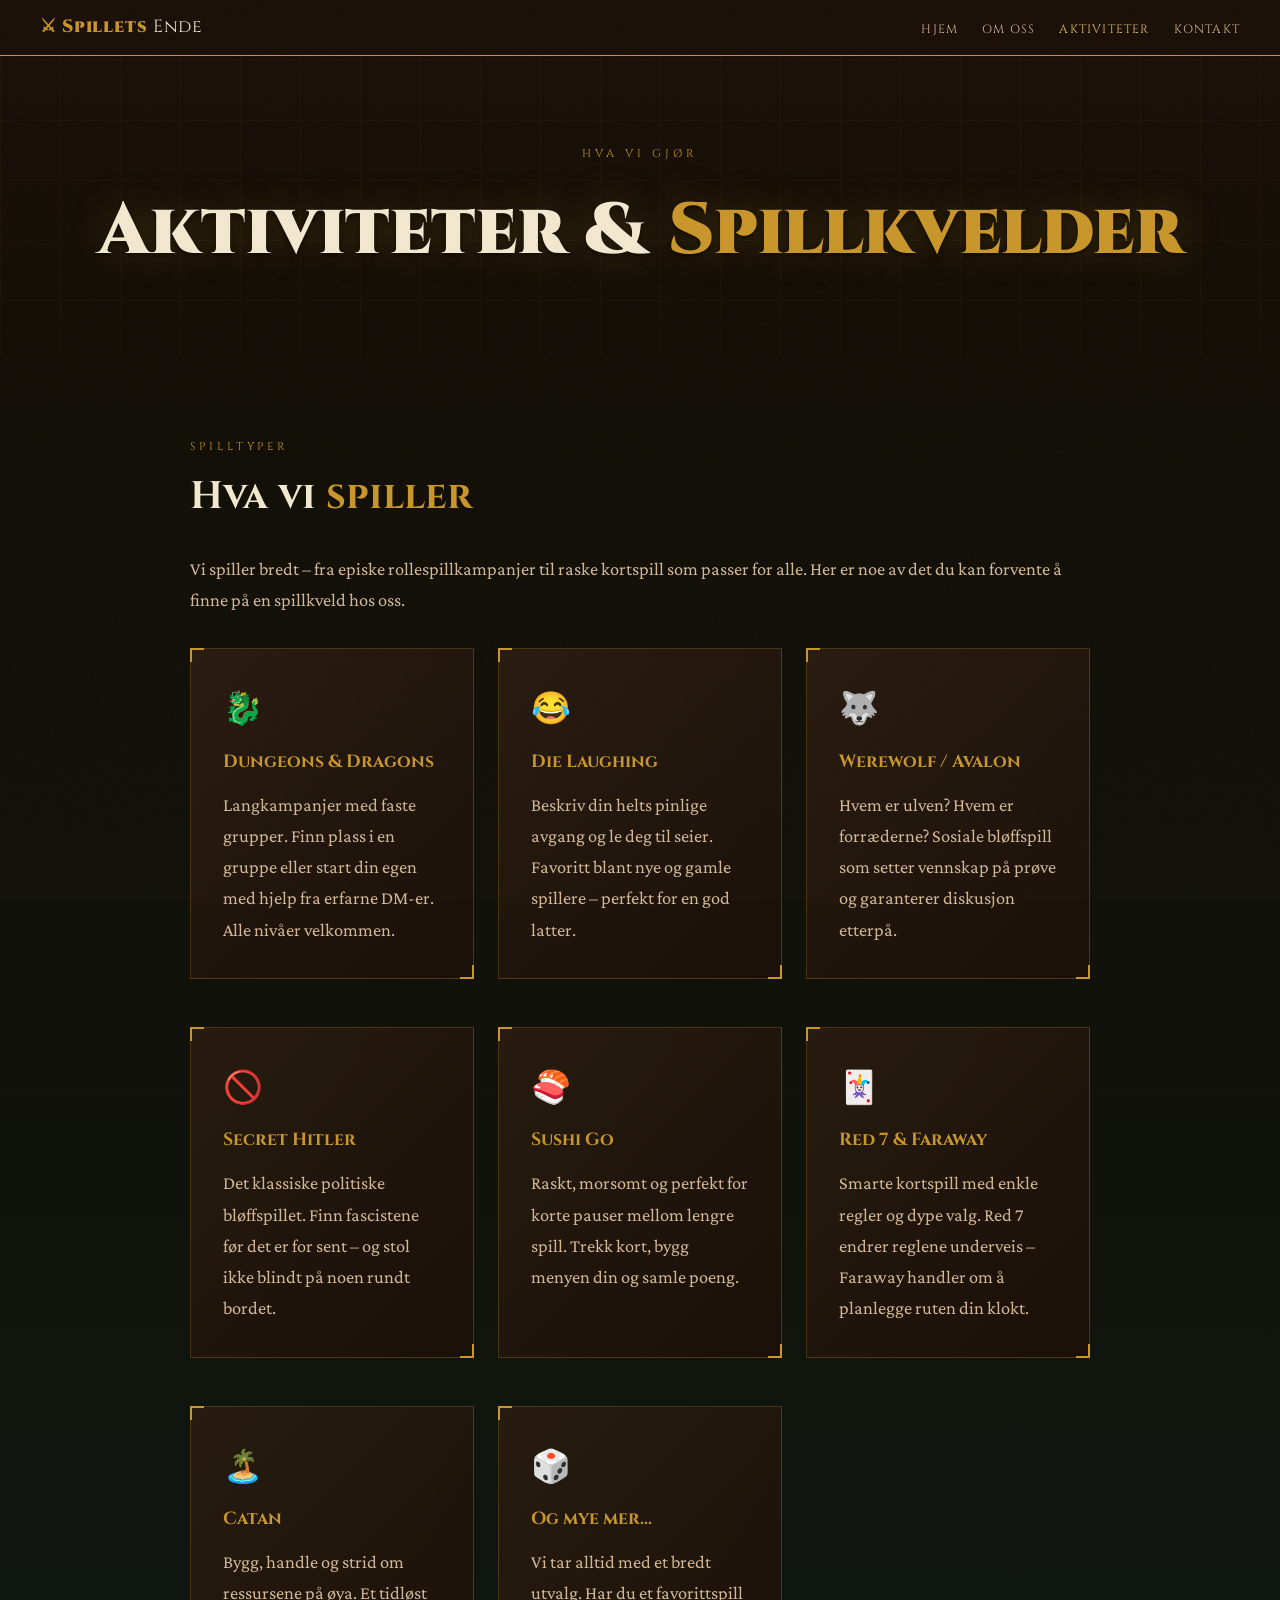
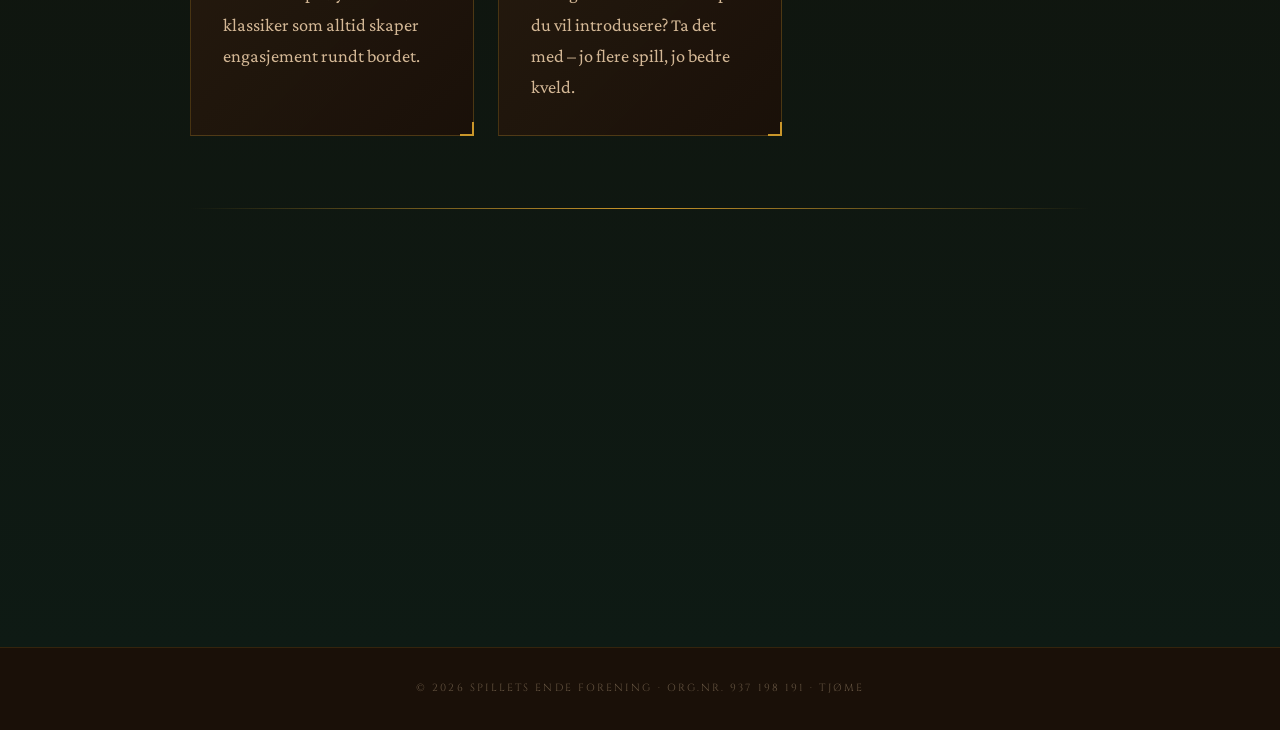
==== commit a8d346fe: "Add files via upload" ====
--- a/aktiviteter.html
+++ b/aktiviteter.html
@@ -127,18 +127,6 @@
           <p>Vi tar alltid med et bredt utvalg. Har du et favorittspill du vil introdusere? Ta det med – jo flere spill, jo bedre kveld.</p>
         </div>
       </div>
-
-      <div class="gold-divider reveal"></div>
-
-      <!-- KALENDER -->
-      <div class="reveal">
-        <p class="section-label">Når vi møtes</p>
-        <h2 class="section-title">Spillsamlinger <span class="gold">2025–2026</span></h2>
-        <p style="color:var(--aged); margin-bottom:0.5rem;">
-          Alle samlinger holdes på <strong style="color:var(--parchment)">Tjøme ungdomsskole</strong>. Sjekk sosiale medier for eventuelle endringer.
-        </p>
-      </div>
-      <div class="cal-grid" id="calGrid"></div>
 
       <div class="gold-divider reveal"></div>
 
